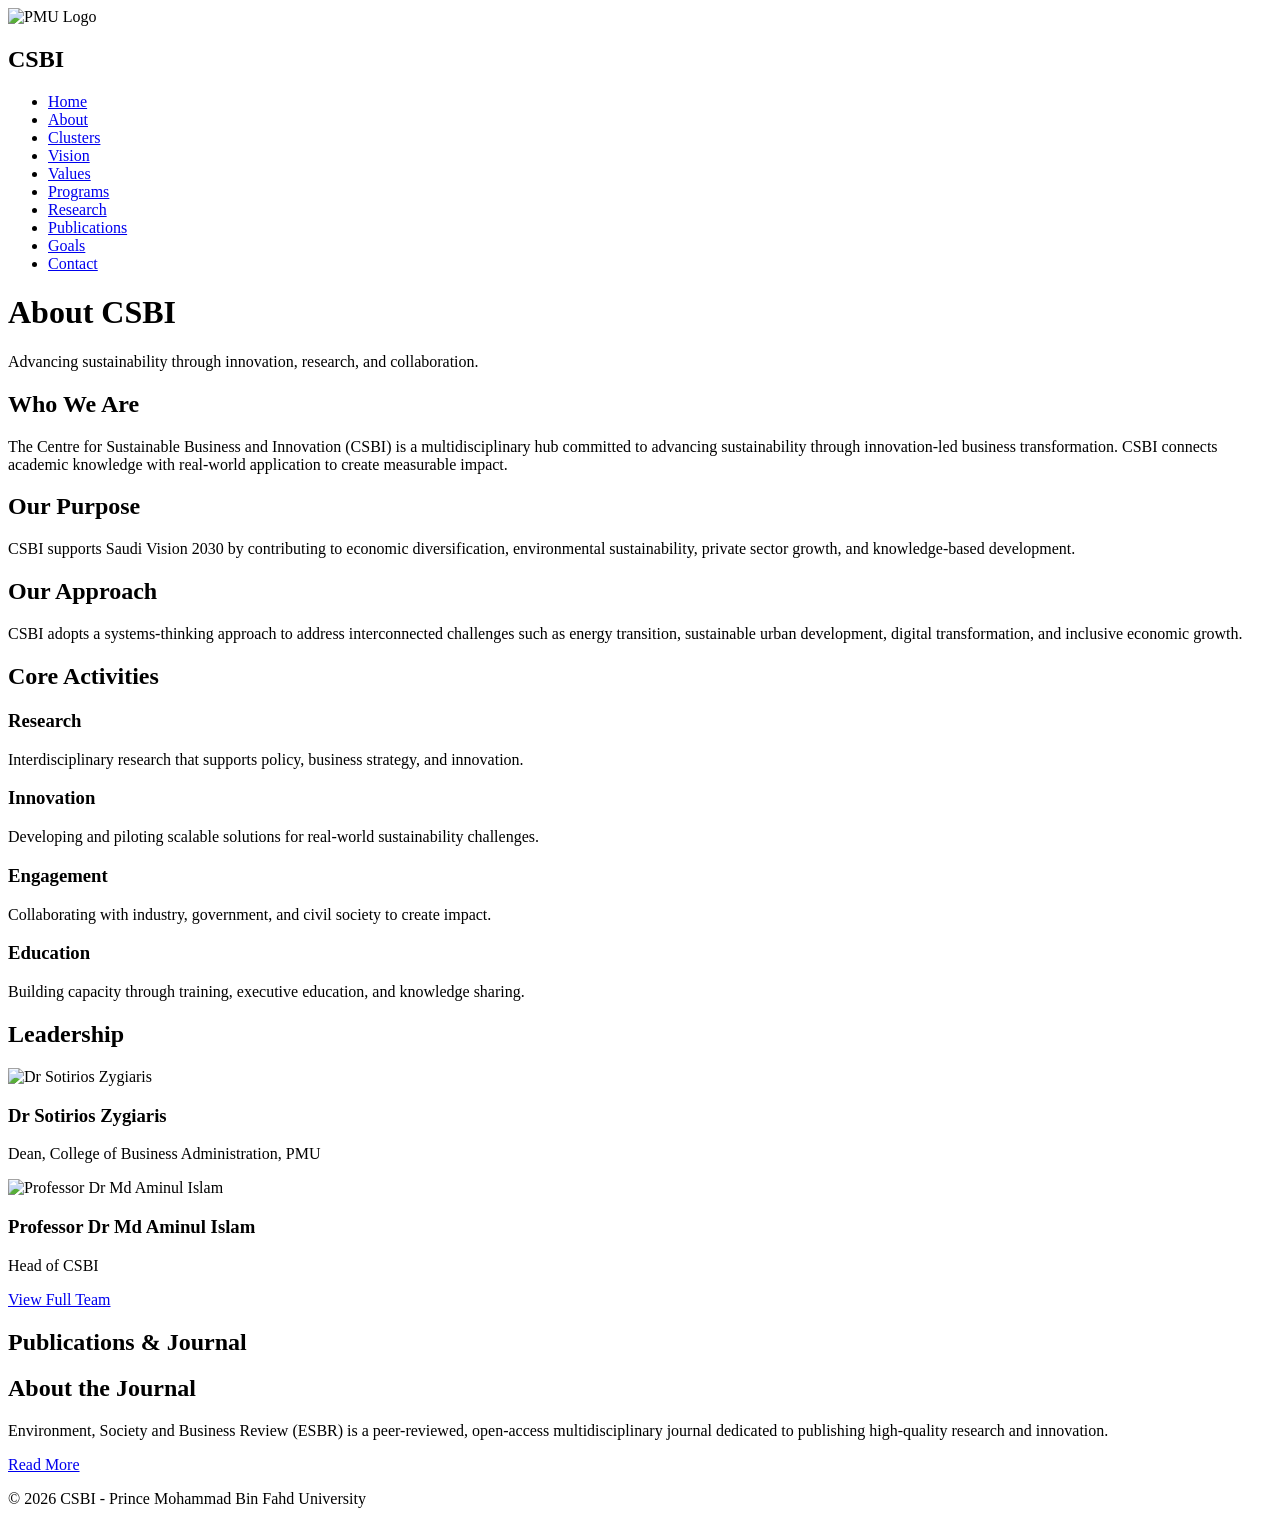
==== about.html @ 0d6ee07f "Add files via upload" ====
<!DOCTYPE html>
<html lang="en">
<head>
    <meta charset="UTF-8">
    <meta name="viewport" content="width=device-width, initial-scale=1.0">
    <title>About CSBI</title>
    <link rel="stylesheet" href="style.css">
</head>
<body>

<nav>
    <div class="logo-area">
        <img src="images/pmu-logo.png" alt="PMU Logo">
        <h2>CSBI</h2>
    </div>

    <ul>
        <li><a href="index.html">Home</a></li>
        <li><a href="about.html" class="active">About</a></li>
        <li><a href="clusters.html">Clusters</a></li>
        <li><a href="vision.html">Vision</a></li>
        <li><a href="values.html">Values</a></li>
        <li><a href="programs.html">Programs</a></li>
        <li><a href="research.html">Research</a></li>
        <li><a href="publications.html">Publications</a></li>
        <li><a href="goals.html">Goals</a></li>
        <li><a href="contact.html">Contact</a></li>
    </ul>
</nav>

<header class="small-header">
    <h1>About CSBI</h1>
    <p>Advancing sustainability through innovation, research, and collaboration.</p>
</header>

<section class="about-intro">
    <h2>Who We Are</h2>
    <p>
        The Centre for Sustainable Business and Innovation (CSBI) is a multidisciplinary
        hub committed to advancing sustainability through innovation-led business
        transformation. CSBI connects academic knowledge with real-world application
        to create measurable impact.
    </p>
</section>

<section class="about-two-cards">

    <div class="info-card">
        <h2>Our Purpose</h2>
        <p>
            CSBI supports Saudi Vision 2030 by contributing to economic diversification,
            environmental sustainability, private sector growth, and knowledge-based
            development.
        </p>
    </div>

    <div class="info-card">
        <h2>Our Approach</h2>
        <p>
            CSBI adopts a systems-thinking approach to address interconnected challenges
            such as energy transition, sustainable urban development, digital transformation,
            and inclusive economic growth.
        </p>
    </div>

</section>

<section>
    <h2>Core Activities</h2>

    <div class="cards">

        <div class="card">
            <h3>Research</h3>
            <p>Interdisciplinary research that supports policy, business strategy, and innovation.</p>
        </div>

        <div class="card">
            <h3>Innovation</h3>
            <p>Developing and piloting scalable solutions for real-world sustainability challenges.</p>
        </div>

        <div class="card">
            <h3>Engagement</h3>
            <p>Collaborating with industry, government, and civil society to create impact.</p>
        </div>

        <div class="card">
            <h3>Education</h3>
            <p>Building capacity through training, executive education, and knowledge sharing.</p>
        </div>

    </div>
</section>

<section class="leadership-preview">
    <h2>Leadership</h2>

    <div class="leader-container">

        <div class="leader-card">
            <img src="images/DrSotirios.png" alt="Dr Sotirios Zygiaris">
            <h3>Dr Sotirios Zygiaris</h3>
            <p>Dean, College of Business Administration, PMU</p>
        </div>

        <div class="leader-card">
            <img src="images/ProfessorAminulIslam.png" alt="Professor Dr Md Aminul Islam">
            <h3>Professor Dr Md Aminul Islam</h3>
            <p>Head of CSBI</p>
        </div>

    </div>

    <a href="team.html" class="main-btn">View Full Team</a>
</section>

<section>

    <h2>Publications & Journal</h2>

    <div class="info-card">

        <h2>About the Journal</h2>

        <p>
            Environment, Society and Business Review (ESBR) is a peer-reviewed,
            open-access multidisciplinary journal dedicated to publishing
            high-quality research and innovation.
        </p>

        <a href="journal.html" class="main-btn">
            Read More
        </a>

    </div>

</section>

<footer>
    <p>© 2026 CSBI - Prince Mohammad Bin Fahd University</p>
</footer>

</body>
</html>
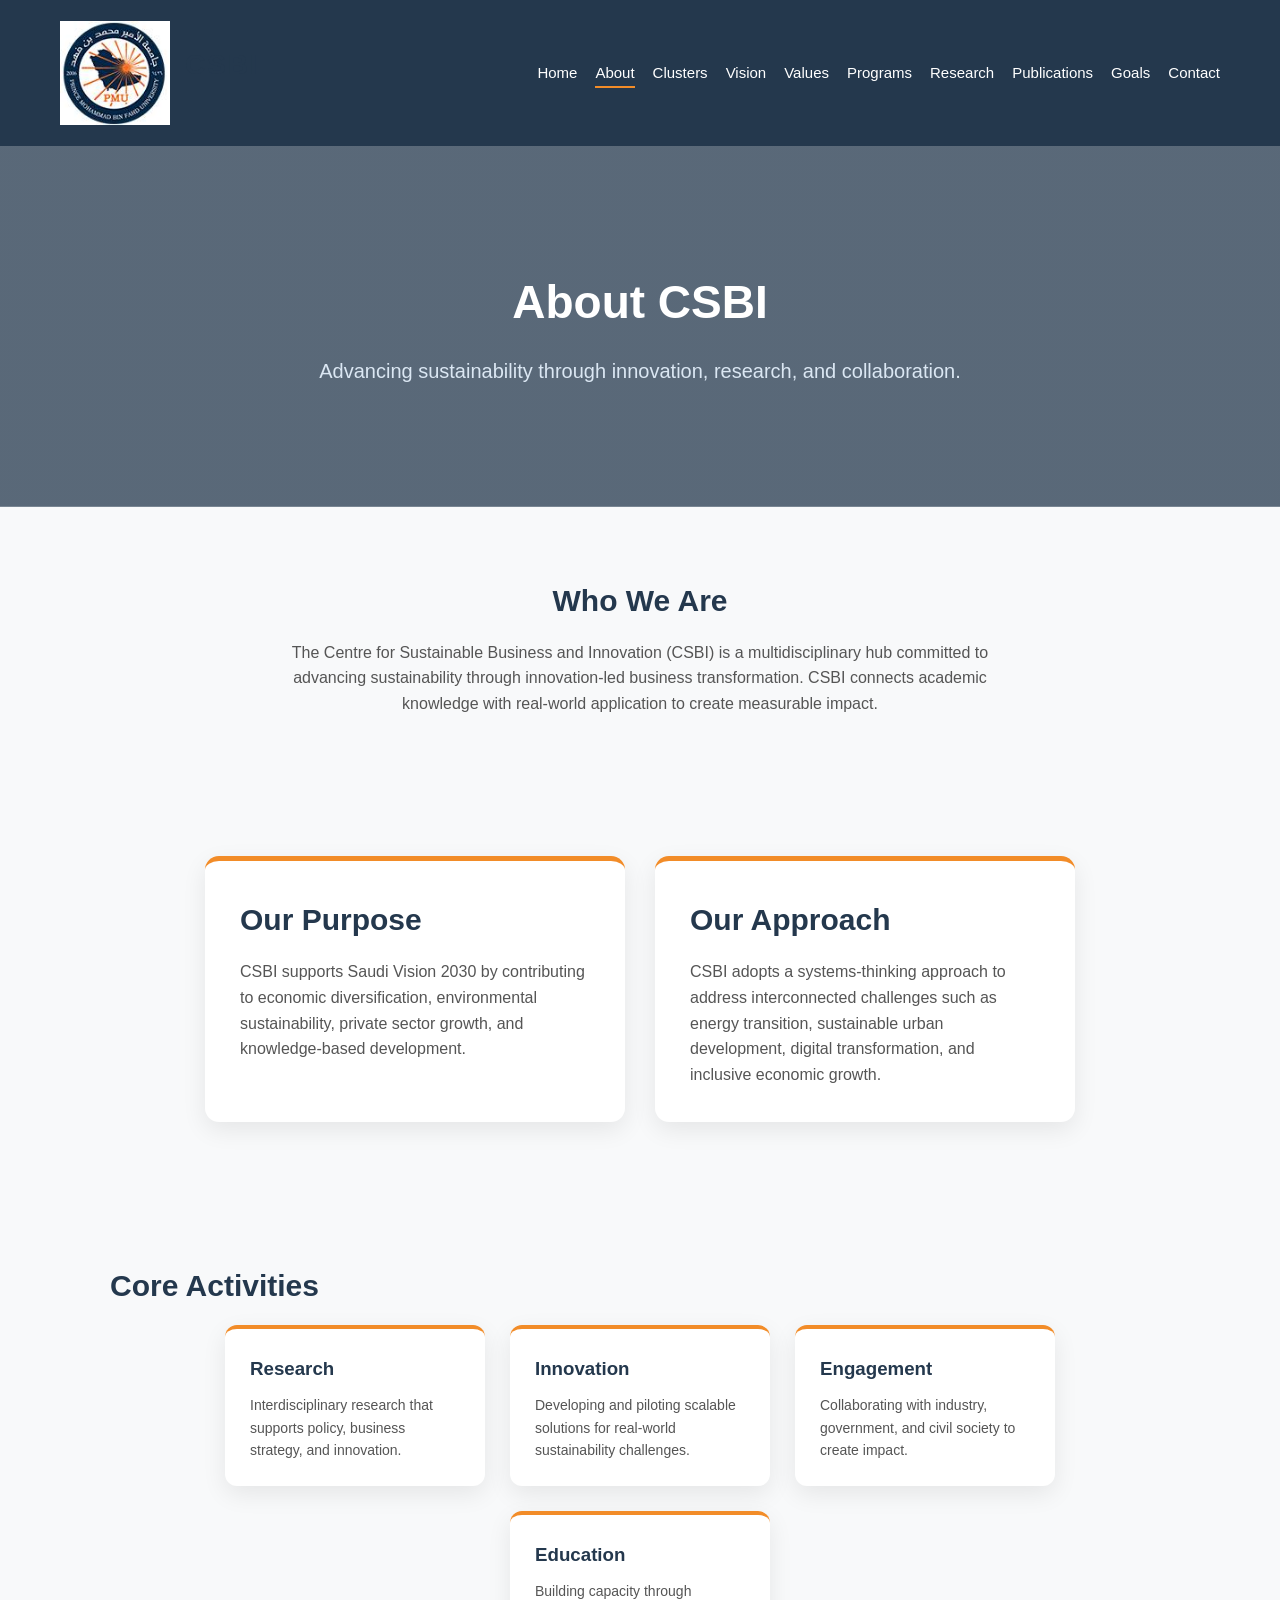
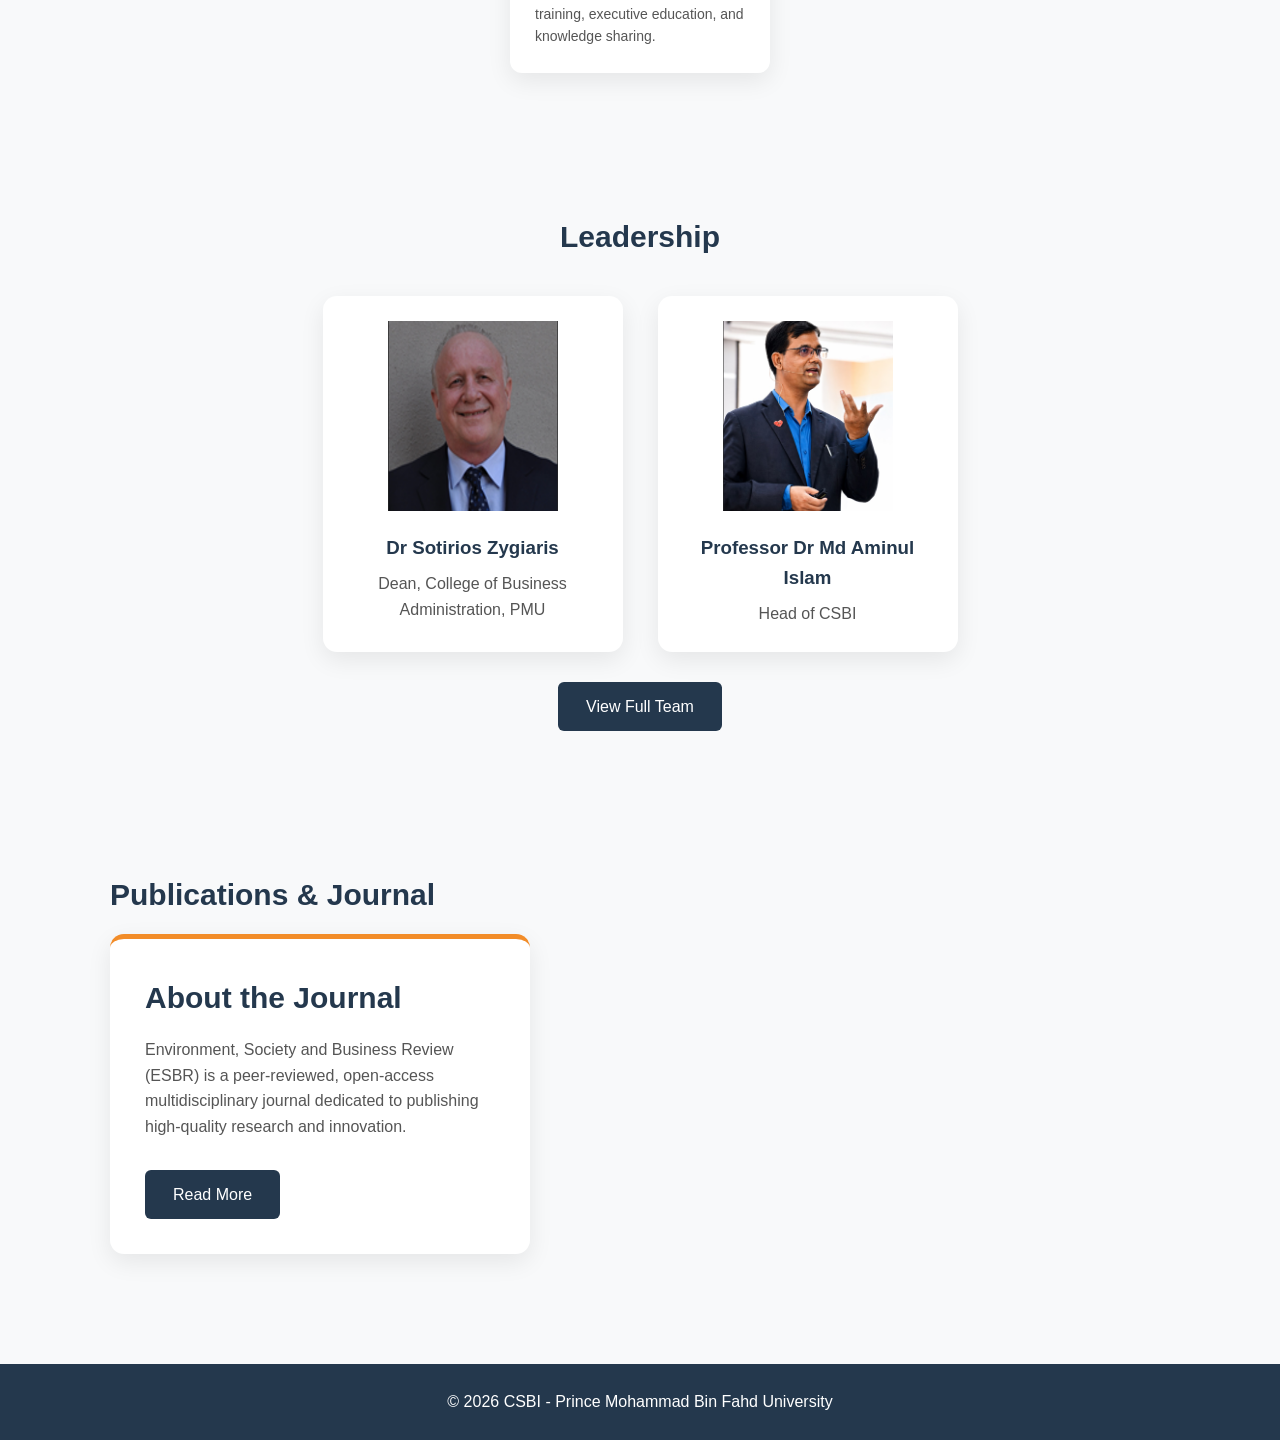
==== commit 80a597ee: "Update about.html" ====
--- a/about.html
+++ b/about.html
@@ -4,7 +4,7 @@
     <meta charset="UTF-8">
     <meta name="viewport" content="width=device-width, initial-scale=1.0">
     <title>About CSBI</title>
-    <link rel="stylesheet" href="style.css">
+    <link rel="stylesheet" href="css/style.css">
 </head>
 <body>
 
@@ -142,4 +142,4 @@
 </footer>
 
 </body>
-</html>+</html>
--- a/css/style.css
+++ b/css/style.css
@@ -0,0 +1,328 @@
+* {
+    margin: 0;
+    padding: 0;
+    box-sizing: border-box;
+}
+
+body {
+    font-family: 'Segoe UI', Tahoma, sans-serif;
+    background: #f8f9fa;
+    color: #333;
+    line-height: 1.6;
+}
+
+/* NAVBAR */
+nav {
+    display: flex;
+    justify-content: space-between;
+    align-items: center;
+    background: #24384d;
+    color: white;
+    padding: 18px 60px;
+}
+
+.logo-area {
+    display: flex;
+    align-items: center;
+    gap: 15px;
+}
+
+.logo-area img {
+    width: 110px;
+    height: 110px;
+    object-fit: contain;
+}
+
+.logo-area h2 {
+    font-size: 28px;
+    letter-spacing: 2px;
+}
+
+nav ul {
+    display: flex;
+    list-style: none;
+    gap: 18px;
+}
+
+nav a {
+    color: white;
+    text-decoration: none;
+    font-size: 15px;
+    transition: 0.3s;
+}
+
+nav a:hover {
+    color: #f28c28;
+}
+
+nav a.active {
+    border-bottom: 2px solid #f28c28;
+    padding-bottom: 5px;
+}
+
+/* HERO */
+header {
+    text-align: center;
+    padding: 120px 20px;
+    background:
+    linear-gradient(rgba(36, 56, 77, 0.75), rgba(36, 56, 77, 0.75)),
+    url("graduation.jpg");
+
+    background-size: cover;
+    background-position: center;
+    color: white;
+}
+
+header h1 {
+    font-size: 46px;
+    margin-bottom: 15px;
+}
+
+header p {
+    color: #dbe7f3;
+    font-size: 20px;
+}
+
+/* PMU PHOTO */
+.pmu-photo {
+    max-width: 1100px;
+    margin: 50px auto 0;
+    padding: 0 20px;
+}
+
+.pmu-photo img {
+    width: 100%;
+    border-radius: 12px;
+    box-shadow: 0 8px 25px rgba(0,0,0,0.18);
+}
+
+/* SECTIONS */
+section {
+    max-width: 1100px;
+    margin: auto;
+    padding: 70px 20px;
+}
+
+h2 {
+    font-size: 30px;
+    margin-bottom: 15px;
+    color: #24384d;
+}
+
+p {
+    max-width: 750px;
+    margin: auto;
+    color: #555;
+}
+
+/* CARDS */
+.cards {
+    display: flex;
+    justify-content: center;
+    flex-wrap: wrap;
+    gap: 25px;
+}
+
+.card {
+    background: white;
+    padding: 25px;
+    width: 260px;
+    border-radius: 12px;
+    border-top: 4px solid #f28c28;
+    box-shadow: 0 8px 25px rgba(0,0,0,0.08);
+    transition: 0.3s;
+    text-align: left;
+}
+
+.card h3 {
+    margin-bottom: 10px;
+    color: #24384d;
+}
+
+.card p {
+    margin: 0;
+    font-size: 14px;
+}
+
+.card:hover {
+    transform: translateY(-8px);
+    box-shadow: 0 10px 25px rgba(0,0,0,0.15);
+}
+
+/* HIGHLIGHT */
+.highlight {
+    background: white;
+    border-left: 5px solid #f28c28;
+    padding: 45px;
+    margin: 40px auto;
+    max-width: 900px;
+    border-radius: 8px;
+}
+
+/* FOOTER */
+footer {
+    background: #24384d;
+    color: white;
+    text-align: center;
+    padding: 25px;
+    margin-top: 40px;
+}
+
+footer p {
+    color: white;
+}
+
+.team-section{
+    text-align: center;
+}
+
+.single-person{
+    margin: 40px auto;
+    text-align: center;
+}
+
+.single-person img{
+    width: 260px;
+    height: 300px;
+    object-fit: cover;
+    margin-bottom: 15px;
+}
+
+.single-person h3,
+.team-pair h3{
+    color: #111;
+    font-size: 18px;
+    margin-bottom: 4px;
+}
+
+.single-person p,
+.team-pair p{
+    color: #111;
+    font-weight: bold;
+    font-size: 17px;
+    margin-top: 8px;
+}
+
+.team-pair{
+    display: grid;
+    grid-template-columns: repeat(2, 280px);
+    justify-content: center;
+    gap: 20px;
+    margin: 45px auto;
+    text-align: center;
+}
+
+.team-pair img{
+    width: 280px;
+    height: 280px;
+    object-fit: cover;
+}
+
+.team-pair p{
+    grid-column: 1 / 3;
+}
+
+.purpose-list{
+    max-width: 700px;
+    margin: 20px auto;
+    padding-left: 25px;
+    color: #333;
+}
+
+.purpose-list li{
+    margin-bottom: 10px;
+    font-size: 18px;
+}
+
+.about-intro{
+    text-align: center;
+}
+
+.about-two-cards{
+    display: flex;
+    justify-content: center;
+    gap: 30px;
+    flex-wrap: wrap;
+}
+
+.info-card{
+    background: white;
+    width: 420px;
+    padding: 35px;
+    border-radius: 14px;
+    border-top: 5px solid #f28c28;
+    box-shadow: 0 8px 25px rgba(0,0,0,0.08);
+}
+
+.info-card h2{
+    color: #24384d;
+}
+
+.leadership-preview{
+    text-align: center;
+}
+
+.leader-container{
+    display: flex;
+    justify-content: center;
+    gap: 35px;
+    flex-wrap: wrap;
+    margin-top: 35px;
+}
+
+.leader-card{
+    background: white;
+    width: 300px;
+    padding: 25px;
+    border-radius: 14px;
+    box-shadow: 0 8px 25px rgba(0,0,0,0.08);
+}
+
+.leader-card img{
+    width: 170px;
+    height: 190px;
+    object-fit: cover;
+    margin-bottom: 15px;
+}
+
+.leader-card h3{
+    color: #24384d;
+    margin-bottom: 8px;
+}
+
+.main-btn{
+    display: inline-block;
+    margin-top: 30px;
+    padding: 12px 28px;
+    background: #24384d;
+    color: white;
+    text-decoration: none;
+    border-radius: 6px;
+    transition: 0.3s;
+}
+
+.main-btn:hover{
+    background: #f28c28;
+}
+
+.journal-section{
+    display: flex;
+    gap: 50px;
+    flex-wrap: wrap;
+    align-items: flex-start;
+}
+
+.journal-image img{
+    width: 350px;
+    border-radius: 12px;
+    box-shadow: 0 8px 25px rgba(0,0,0,0.15);
+}
+
+.journal-content{
+    flex: 1;
+    min-width: 300px;
+}
+
+.journal-content h2{
+    margin-top: 25px;
+}
